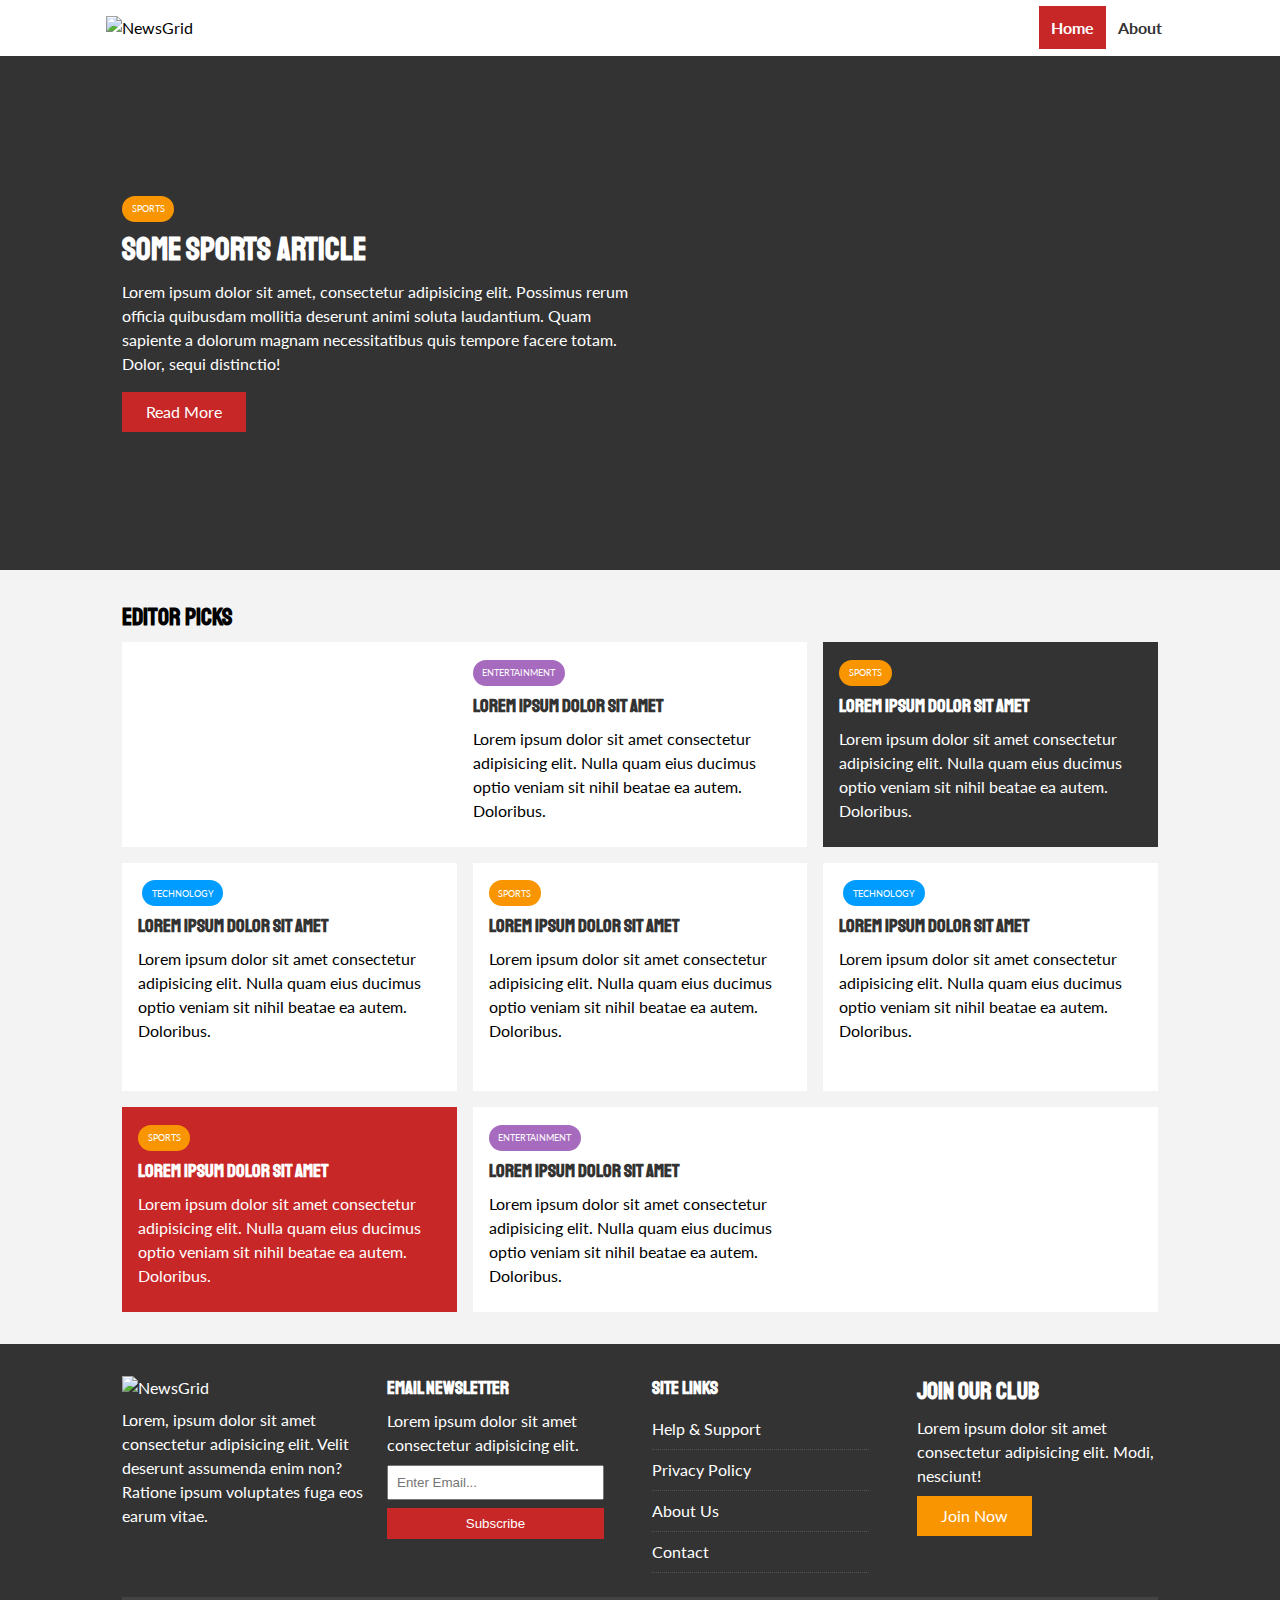
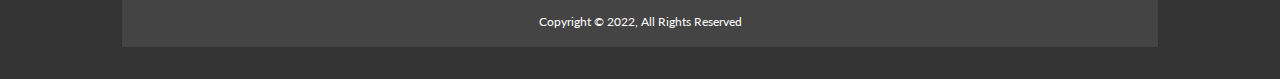
==== index.html @ 99d9910b "adding starting project" ====
<!DOCTYPE html>
<html lang="en">
<head>
  <meta charset="UTF-8">
  <meta name="viewport" content="width=device-width, initial-scale=1.0">
  <meta http-equiv="X-UA-Compatible" content="ie=edge">
  <link rel="stylesheet" href="https://use.fontawesome.com/releases/v5.6.3/css/all.css" integrity="sha384-UHRtZLI+pbxtHCWp1t77Bi1L4ZtiqrqD80Kn4Z8NTSRyMA2Fd33n5dQ8lWUE00s/" crossorigin="anonymous">
  <link href="https://fonts.googleapis.com/css?family=Lato|Staatliches" rel="stylesheet">
  <link rel="stylesheet" href="css/style.css">
  <link rel="stylesheet" media="screen and (max-width: 768px)" href="css/mobile.css">
  <link rel="shortcut icon" type="image/x-icon" href="favicon.ico">
  <title>Newsgrid | Lastest News</title>
</head>
<body>
  <nav id="main-nav">
    <div class="container">
      <img src="img/logo.png" alt="NewsGrid" class="logo">
      <div class="social">
        <a href="http://facebook.com" target="_blank"><i class="fab fa-facebook fa-2x"></i></a>
        <a href="http://instagram.com" target="_blank"><i class="fab fa-instagram fa-2x"></i></a>
        <a href="http://twitter.com" target="_blank"><i class="fab fa-twitter fa-2x"></i></a>
        <a href="http://youtube.com" target="_blank"><i class="fab fa-youtube fa-2x"></i></a>
      </div>
      <ul>
        <li><a href="index.html" class="current">Home</a></li>
        <li><a href="about.html">About</a></li>
      </ul>
    </div>
  </nav>

  <!-- Showcase -->
  <!-- Showcase -->
    <header id="showcase">
      <div class="container">
        <div class="showcase-container">
          <div class="showcase-content">
            <div class="category category-sports">Sports</div>
            <h1>Some Sports Article</h1>
            <p>Lorem ipsum dolor sit amet, consectetur adipisicing elit. Possimus rerum officia quibusdam mollitia deserunt animi soluta laudantium. Quam sapiente a dolorum magnam necessitatibus quis tempore facere totam. Dolor, sequi distinctio!</p>
            <a href="article.html" class="btn btn-primary">Read More</a>
          </div>
        </div>
      </div>
    </header>

    <!-- Home Article -->
    <!-- Home Articles -->
     <section id="home-articles" class="py-2">
       <div class="container">
           <h2>Editor Picks</h2>
           <div class="articles-container">
             <article class="card">
               <img src="img/articles/ent1.jpg" alt="">
               <div>
                 <div class="category category-ent">Entertainment</div>
                 <h3>
                   <a href="article.html">Lorem ipsum dolor sit amet</a>
                 </h3>
                 <p>Lorem ipsum dolor sit amet consectetur adipisicing elit. Nulla quam eius ducimus optio veniam sit nihil beatae ea autem. Doloribus.</p>
               </div>
             </article>
             <article class="card bg-dark">
               <div class="category category-sports">Sports</div>
               <h3>
                 <a href="article.html">Lorem ipsum dolor sit amet</a>
               </h3>
               <p>Lorem ipsum dolor sit amet consectetur adipisicing elit. Nulla quam eius ducimus optio veniam sit nihil beatae ea autem. Doloribus.</p>
             </article>
             <article class="card">
               <img src="img/articles/tech1.jpg" alt="">
               <div class="category category-tech">Technology</div>
               <h3>
                 <a href="article.html">Lorem ipsum dolor sit amet</a>
               </h3>
               <p>Lorem ipsum dolor sit amet consectetur adipisicing elit. Nulla quam eius ducimus optio veniam sit nihil beatae ea autem. Doloribus.</p>
             </article>
             <article class="card">
               <div class="category category-sports">Sports</div>
               <h3>
                 <a href="article.html">Lorem ipsum dolor sit amet</a>
               </h3>
               <p>Lorem ipsum dolor sit amet consectetur adipisicing elit. Nulla quam eius ducimus optio veniam sit nihil beatae ea autem. Doloribus.</p>
               <img src="img/articles/sports1.jpg" alt="">
             </article>
             <article class="card">
               <img src="img/articles/tech2.jpg" alt="">
               <div class="category category-tech">Technology</div>
               <h3>
                 <a href="article.html">Lorem ipsum dolor sit amet</a>
               </h3>
               <p>Lorem ipsum dolor sit amet consectetur adipisicing elit. Nulla quam eius ducimus optio veniam sit nihil beatae ea autem. Doloribus.</p>
             </article>
             <article class="card bg-primary">
               <div class="category category-sports">Sports</div>
               <h3>
                 <a href="article.html">Lorem ipsum dolor sit amet</a>
               </h3>
               <p>Lorem ipsum dolor sit amet consectetur adipisicing elit. Nulla quam eius ducimus optio veniam sit nihil beatae ea autem. Doloribus.</p>
             </article>
             <article class="card">
               <div>
                 <div class="category category-ent">Entertainment</div>
                 <h3>
                   <a href="article.html">Lorem ipsum dolor sit amet</a>
                 </h3>
                 <p>Lorem ipsum dolor sit amet consectetur adipisicing elit. Nulla quam eius ducimus optio veniam sit nihil beatae ea autem. Doloribus.</p>
               </div>
               <img src="img/articles/ent2.jpg" alt="">
             </article>
           </div>
       </div>
     </section>

     <!-- Footer -->
     <!-- Footer -->
<footer id="main-footer" class="py-2">
  <div class="container footer-container">
    <div>
      <img src="img/logo_light.png" alt="NewsGrid">
      <p>Lorem, ipsum dolor sit amet consectetur adipisicing elit. Velit deserunt assumenda enim non? Ratione ipsum voluptates fuga eos earum vitae.</p>
    </div>
    <div>
      <h3>Email Newsletter</h3>
      <p>Lorem ipsum dolor sit amet consectetur adipisicing elit.</p>
      <form>
        <input type="email" placeholder="Enter Email...">
        <input type="submit" value="Subscribe" class="btn btn-primary">
      </form>
    </div>
    <div>
      <h3>Site Links</h3>
      <ul class="list">
        <li><a href="#">Help & Support</a></li>
        <li><a href="#">Privacy Policy</a></li>
        <li><a href="#">About Us</a></li>
        <li><a href="#">Contact</a></li>
      </ul>
    </div>
    <div>
      <h2>Join Our Club</h2>
      <p>Lorem ipsum dolor sit amet consectetur adipisicing elit. Modi, nesciunt!</p>
      <a href="#" class="btn btn-secondary">Join Now</a>
    </div>
    <div>
      <p>
        Copyright &copy; 2022, All Rights Reserved
      </p>
    </div>
  </div>
</footer>
</body>
</html>
---- css/style.css ----
:root {
  --primary-color: #c72727;
  --secondary-color: #f99500;
  --light-color: #f3f3f3;
  --dark-color: #333;
  --max-width: 1100px;
}

.category {
  --sports-color: #f99500;
  --ent-color: #a66bbe;
  --tech-color: #009cff;
}

* {
  margin: 0;
  padding: 0;
  box-sizing: border-box;
}

body {
  font-family: 'Lato', sans-serif;
  line-height: 1.5;
  background: var(--light-color);
}

a {
  color: #333;
  text-decoration: none;
}

ul {
  list-style: none;
}

p {
  margin: .5rem 0;
}

img {
  width: 100%;
}

h1, h2, h3, h4, h5, h6 {
  font-family: 'Staatliches', cursive;
  margin-bottom: .55rem;
  line-height: 1.3;
}

/* Utility */
.container {
  max-width: var(--max-width);
  margin: auto;
  padding: 0 2rem;
  overflow: hidden;
}

.category {
  display: inline-block;
  color: #fff;
  font-size: 0.55rem;
  text-transform: uppercase;
  padding: 0.4rem 0.6rem;
  border-radius: 15px;
  margin-bottom: 0.5rem;
}

.category-sports { background: var(--sports-color) }
.category-ent { background: var(--ent-color) }
.category-tech { background: var(--tech-color) }

.btn {
  display: inline-block;
  border: none;
  background: var(--dark-color);
  color: #fff;
  padding: 0.5rem 1.5rem;
}

.btn-light { background: var(--light-color) }
.btn-primary { background: var(--primary-color) }
.btn-secondary { background: var(--secondary-color) }

.btn-block {
  display: block;
  width: 100%;
  text-align: center;
}

.btn:hover {
  opacity: 0.9;
}

.card {
  background: #fff;
  padding: 1rem;
}

.bg-dark {
  background: var(--dark-color);
  color: #fff;
}

.bg-primary {
  background: var(--primary-color);
  color: #fff;
}

.bg-secondary {
  background: var(--secondary-color);
  color: #fff;
}

.bg-dark h1,
.bg-dark h2,
.bg-dark h3,
.bg-dark a,
.bg-primary h1,
.bg-primary h2,
.bg-primary h3,
.bg-primary a,
.bg-secondary h1,
.bg-secondary h2,
.bg-secondary h3,
.bg-secondary a {
  color: #fff;
}

.py-1 { padding: 1.5rem 0 }
.py-2 { padding: 2rem 0 }
.py-3 { padding: 3rem 0 }
.p-1 { padding: 1.5rem }
.p-2 { padding: 2rem }
.p-3 { padding: 3rem }

.l-heading {
  font-size: 3rem;
}

.list li {
  padding: .5rem 0;
  border-bottom: #555 dotted 1px;
  width: 90%;
}

.list li a:hover {
  color: var(--primary-color) !important;
}

/* Inner page grid container */
.page-container {
  display: grid;
  grid-template-columns: 5fr 2fr;
  margin: 2rem 0;
  grid-gap: 1.5rem;
}

.page-container > *:first-child {
  grid-row: 1 / span 3;
}

/* Navigation */
#main-nav {
  background: #fff;
  position: sticky;
  top: 0;
  z-index: 2;
}

#main-nav .container {
  display: grid;
  grid-template-columns: 6fr 3fr 2fr;
  padding: 1rem;
  align-items: center;
}

#main-nav .logo {
  width: 180px;
}

#main-nav ul {
  justify-self: end;
  display: flex;
}

#main-nav ul li a {
  padding: 0.75rem;
  font-weight: bold;
}

#main-nav ul li a.current {
  background: var(--primary-color);
  color: #fff;
}

#main-nav ul li a:hover {
  background: var(--light-color);
  color: var(--dark-color);
}

#main-nav .social {
  justify-self: center;
}

#main-nav .social i {
  color: #777;
  margin-right: .5rem;
}

/* Showcase */
#showcase {
  color: #fff;
  background: #333;
  padding: 2rem;
  position: relative;
}

#showcase:before {
  content: '';
  background: url('../img/featured.jpg') no-repeat center center/cover;
  position: absolute;
  top: 0;
  left: 0;
  width: 100%;
  height: 100%;
  opacity: 0.4;
}

#showcase .showcase-container {
  display: grid;
  grid-template-columns: repeat(2, 1fr);
  justify-content: center;
  align-items: center;
  height: 50vh;
}

#showcase .showcase-content {
  z-index: 1;
}

#showcase .showcase-content p {
  margin-bottom: 1rem;
}

/* Home Articles */
#home-articles .articles-container {
  display: grid;
  grid-template-columns: repeat(3, 1fr);
  grid-gap: 1rem;
}

#home-articles .articles-container > *:first-child,
#home-articles .articles-container > *:last-child {
  display: grid;
  grid-template-columns: repeat(2, 1fr);
  grid-gap: 1rem;
  align-items: center;
  grid-column: 1 / span 2;
}

#home-articles .articles-container > *:last-child {
  grid-column: 2 / span 2;
}

#article .meta {
  display: flex;
  justify-content: space-between;
  align-items: center;
  background: #eee;
  padding: 0.5rem;
}

#article .meta .category {
  margin-top: 0.4rem;
}

/* Footer */
#main-footer {
  background: var(--dark-color);
  color: #fff;
}

#main-footer img {
  width: 150px;
}

#main-footer a {
  color: #fff;
}

#main-footer .footer-container {
  display: grid;
  grid-template-columns: repeat(4, 1fr);
  grid-gap: 1.5rem;
}

#main-footer .footer-container > *:last-child {
  background: #444;
  grid-column: 1 / span 4;
  padding: .5rem;
  text-align: center;
  font-size: 0.75rem;
}

#main-footer .footer-container input[type='email'] {
  width: 90%;
  padding: 0.5rem;
  margin-bottom: 0.5rem;
}

#main-footer .footer-container input[type='submit'] {
  width: 90%;
}
---- css/mobile.css ----
/* Navigation */
#main-nav .social {
  display: none;
}

#main-nav .container {
  grid-template-columns: 1fr;
  grid-gap: 1.2rem;
}

#main-nav ul,
#main-nav .logo {
  justify-self: center;
}

#main-nav ul li a {
  padding: 0.50rem;
}

#home-articles .articles-container {
  grid-template-columns: repeat(2, 1fr);
}

#home-articles .articles-container > *:first-child,
#home-articles .articles-container > *:last-child {
  grid-template-columns: 1fr;
  grid-column: 1;
}

@media(max-width: 600px) {
  /* Stack Grid Items */
  #showcase .showcase-container,
  #home-articles .articles-container,
  #main-footer .footer-container {
    grid-template-columns: 1fr;
  }

  #main-footer .footer-container > *:last-child {
    grid-column: 1;
  }

  #main-footer .footer-container > *:first-child,
  #main-footer .footer-container > *:nth-child(2){
    border-bottom: #444 dotted 1px;
    padding-bottom: 1rem;
  }

  .page-container {
    grid-template-columns: 1fr;
    text-align: center;
  }

  .page-container > *:first-child {
    grid-row: 1;
  }

  .l-heading {
    font-size: 2rem;
  }
}
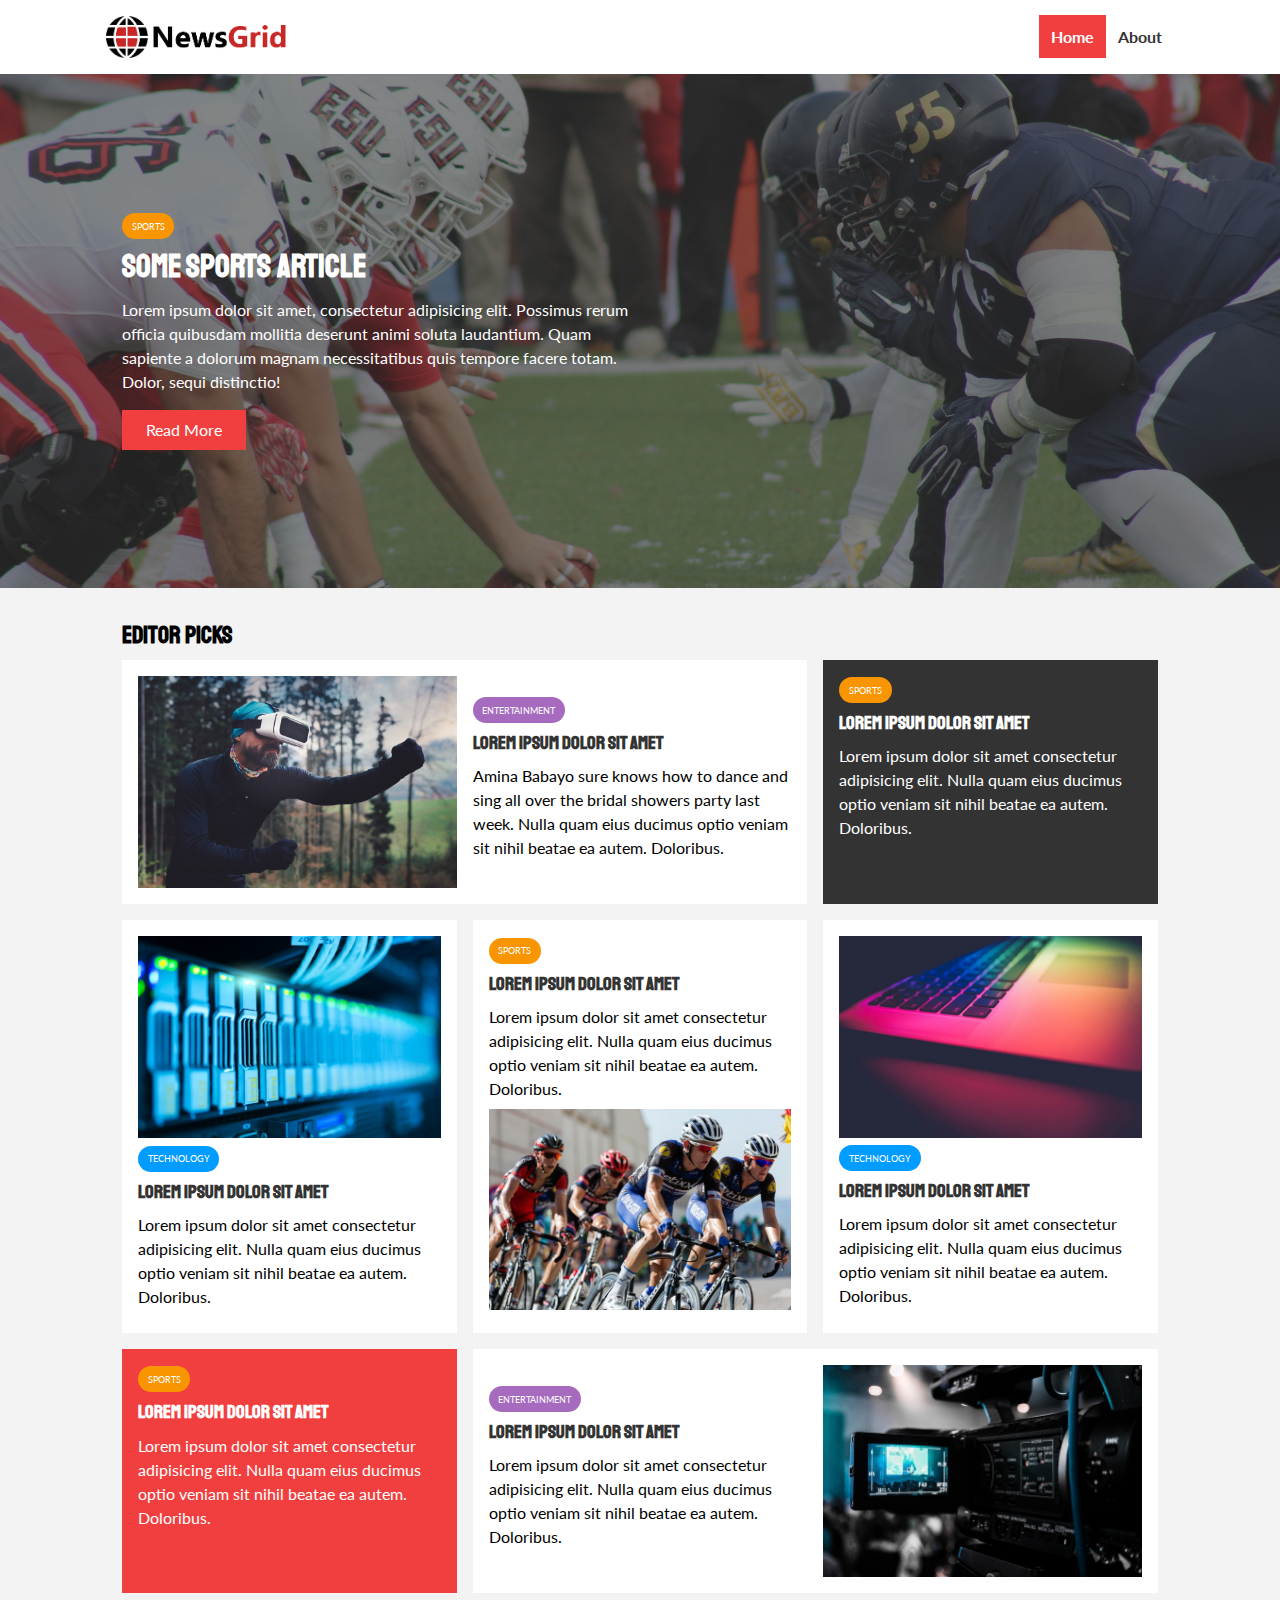
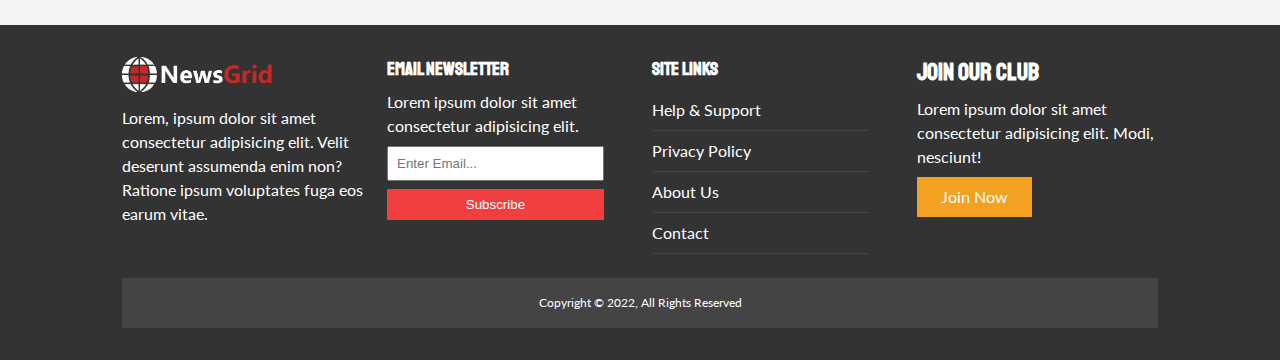
==== commit e13a4a96: "changing colors" ====
--- a/index.html
+++ b/index.html
@@ -56,7 +56,7 @@
                  <h3>
                    <a href="article.html">Lorem ipsum dolor sit amet</a>
                  </h3>
-                 <p>Lorem ipsum dolor sit amet consectetur adipisicing elit. Nulla quam eius ducimus optio veniam sit nihil beatae ea autem. Doloribus.</p>
+                 <p>Amina Babayo sure knows how to dance and sing all over the bridal showers party last week. Nulla quam eius ducimus optio veniam sit nihil beatae ea autem. Doloribus.</p>
                </div>
              </article>
              <article class="card bg-dark">
--- a/css/style.css
+++ b/css/style.css
@@ -1,6 +1,6 @@
 :root {
-  --primary-color: #c72727;
-  --secondary-color: #f99500;
+  --primary-color: #f13f3f;
+  --secondary-color: #f3a023;
   --light-color: #f3f3f3;
   --dark-color: #333;
   --max-width: 1100px;
